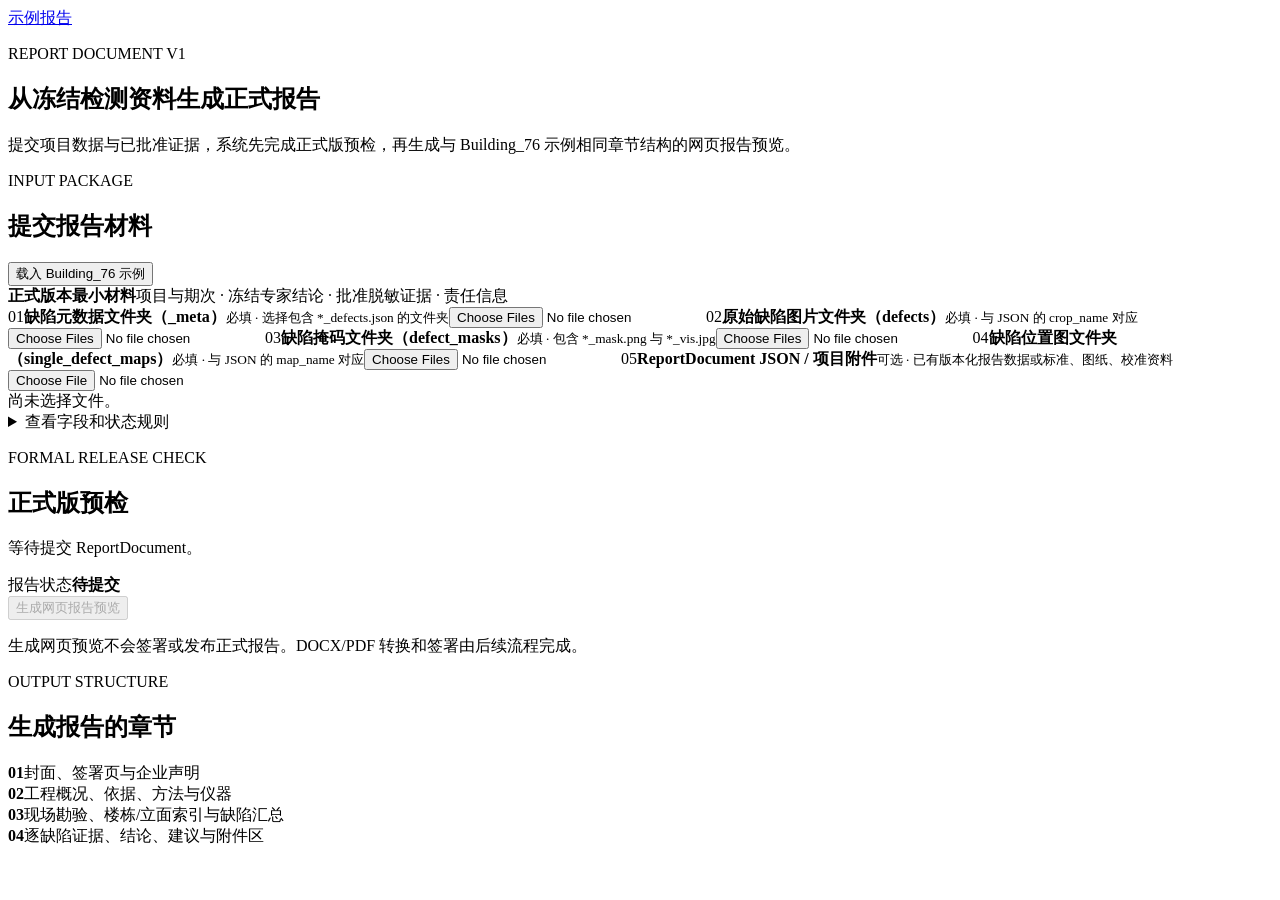
==== docs/generator.html @ 9837c919 "deploy: add generator.html to GitHub Pages site" ====
<!doctype html>
<html lang="zh-CN">
<head>
  <meta charset="utf-8">
  <meta name="viewport" content="width=device-width, initial-scale=1">
  <title>FacadeFixer 报告生成工作台</title>
  <link rel="stylesheet" href="generator.css">
</head>
<body>
  <header class="topbar"><nav><a href="building_76_reference.html">示例报告</a></nav></header>
  <main class="shell">
    <section class="hero"><p class="eyebrow">REPORT DOCUMENT V1</p><h1>从冻结检测资料生成正式报告</h1><p>提交项目数据与已批准证据，系统先完成正式版预检，再生成与 Building_76 示例相同章节结构的网页报告预览。</p></section>
    <div class="layout">
      <section class="panel input-panel"><div class="panel-heading"><div><p class="eyebrow">INPUT PACKAGE</p><h2>提交报告材料</h2></div><button id="load-sample" class="secondary" type="button">载入 Building_76 示例</button></div>
        <div class="requirement"><b>正式版本最小材料</b><span>项目与期次 · 冻结专家结论 · 批准脱敏证据 · 责任信息</span></div>
        <label class="upload required"><span class="file-icon">01</span><span><b>缺陷元数据文件夹（_meta）</b><small>必填 · 选择包含 *_defects.json 的文件夹</small></span><input id="meta-files" type="file" accept="application/json" webkitdirectory directory multiple></label>
        <label class="upload required"><span class="file-icon">02</span><span><b>原始缺陷图片文件夹（defects）</b><small>必填 · 与 JSON 的 crop_name 对应</small></span><input id="evidence-files" type="file" accept="image/*" webkitdirectory directory multiple></label>
        <label class="upload required"><span class="file-icon">03</span><span><b>缺陷掩码文件夹（defect_masks）</b><small>必填 · 包含 *_mask.png 与 *_vis.jpg</small></span><input id="mask-files" type="file" accept="image/*" webkitdirectory directory multiple></label>
        <label class="upload required"><span class="file-icon">04</span><span><b>缺陷位置图文件夹（single_defect_maps）</b><small>必填 · 与 JSON 的 map_name 对应</small></span><input id="map-files" type="file" accept="image/*" webkitdirectory directory multiple></label>
        <label class="upload"><span class="file-icon">05</span><span><b>ReportDocument JSON / 项目附件</b><small>可选 · 已有版本化报告数据或标准、图纸、校准资料</small></span><input id="report-json" type="file" accept="application/json"></label><input id="attachment-files" type="file" multiple hidden>
        <div id="file-list" class="file-list" aria-live="polite">尚未选择文件。</div>
        <details><summary>查看字段和状态规则</summary><ul><li>报告仅接受 <code>frozen</code> 的专家结论；草稿结论不能进入正式版。</li><li>图片证据须标记 <code>approved_redaction=true</code>。</li><li>模型估算、未采集、不可达、待确认不会计入正式量测统计。</li><li>点击生成前，请在本机启动 <code>python ai_service.py</code>；网页只向本机服务发送缺陷类别、识别描述和量化尺寸，不会上传图片、坐标或拍摄时间。</li></ul></details>
      </section>
      <aside class="panel check-panel"><p class="eyebrow">FORMAL RELEASE CHECK</p><h2>正式版预检</h2><div id="check-list" class="check-list"><p class="empty">等待提交 ReportDocument。</p></div><div class="summary"><span>报告状态</span><b id="readiness">待提交</b></div><button id="generate" class="primary" type="button" disabled>生成网页报告预览</button><p id="generation-progress" class="help" hidden aria-live="polite"></p><p class="help">生成网页预览不会签署或发布正式报告。DOCX/PDF 转换和签署由后续流程完成。</p></aside>
    </div>
    <section id="result" class="result" hidden><div><p class="eyebrow">PREVIEW READY</p><h2>网页报告已生成</h2><p id="result-copy"></p></div><div class="result-actions"><a id="open-report" class="primary link-button" href="preview.html?v=layout-2">打开数据报告</a><a class="secondary link-button" href="building_76_reference.html">查看示例版式</a></div></section>
    <section class="chapters"><p class="eyebrow">OUTPUT STRUCTURE</p><h2>生成报告的章节</h2><div class="chapter-grid"><div><b>01</b><span>封面、签署页与企业声明</span></div><div><b>02</b><span>工程概况、依据、方法与仪器</span></div><div><b>03</b><span>现场勘验、楼栋/立面索引与缺陷汇总</span></div><div><b>04</b><span>逐缺陷证据、结论、建议与附件区</span></div></div></section>
  </main>
  <script id="sample-data" type="application/json">
+{
  "schema_version": "report-document/v1",
  "report_id": "report-demo-76",
  "report_version": "draft-web-1",
  "frozen_at": "2026-08-28T08:00:00Z",
  "project": {
    "project_id": "building-76",
    "name": "Building_76 外墙检测鉴定",
    "period": "2026-Q3",
    "source_version": "project/v1",
    "location": "浙江省杭州市（示例）",
    "client": "委托单位待补充",
    "overview": "本网页报告为冻结检测数据的专业预览版。工程信息、方法与责任信息须由项目负责人确认后形成正式版本。",
    "method": "采用无人机航拍目视检查，结合经批准的缺陷证据，对外墙可见部位进行记录与复核。",
    "standards": ["JGJ/T 277-2012", "JGJ 376-2015", "GB 50210-2018"],
    "instruments": [
      {"name": "无人机航拍平台", "model": "待登记", "asset_id": "待补充"},
      {"name": "激光测距仪", "model": "待登记", "asset_id": "待补充"}
    ],
    "responsibility": {"inspector": "待补充", "author": "待补充", "reviewer": "待补充", "approver": "待补充"}
  },
  "field_catalog": [],
  "sections": [],
  "defects": [
    {
      "defect_id": "D-001",
      "building_id": "Building_76",
      "facade_id": "南立面",
      "category_id": "concrete_spalling",
      "severity": "serious",
      "expert_conclusion": {"status": "frozen", "frozen_at": "2026-08-28T08:00:00Z", "source_version": "conclusion/v1", "text": "建议尽快安排现场复核并采取防坠落措施。"},
      "evidence": [
        {"evidence_id": "E-001", "state": "measured", "source": "inspection", "period": "2026-Q3", "version": "evidence/v1", "kind": "image", "approved_redaction": true, "caption": "已批准脱敏证据；正式量测/人工确认。", "image_uri": ""}
      ]
    },
    {
      "defect_id": "D-002",
      "building_id": "Building_76",
      "facade_id": "东立面",
      "category_id": "concrete_crack",
      "severity": "general",
      "expert_conclusion": {"status": "frozen", "frozen_at": "2026-08-28T08:00:00Z", "source_version": "conclusion/v1", "text": "建议在维修前补充裂缝宽度和延伸范围复核。"},
      "evidence": [
        {"evidence_id": "E-002", "state": "model_estimate", "source": "model", "period": "2026-Q3", "version": "model/v2", "kind": "image", "approved_redaction": true, "caption": "模型估算，未作为正式量测。", "image_uri": ""}
      ]
    },
    {
      "defect_id": "D-003",
      "building_id": "Building_76",
      "facade_id": "北立面",
      "category_id": "rust_stain",
      "severity": "minor",
      "expert_conclusion": {"status": "frozen", "frozen_at": "2026-08-28T08:00:00Z", "source_version": "conclusion/v1", "text": "建议结合渗水路径进行后续排查。"},
      "evidence": [
        {"evidence_id": "E-003", "state": "inaccessible", "reason": "高处遮挡，当前航线不可达", "source": "inspection", "period": "2026-Q3", "version": "evidence/v1", "kind": "note", "approved_redaction": true, "caption": "不可达区域，不纳入实测统计。"}
      ]
    }
  ]
}
  </script>
  <script src="generator.js"></script>
</body>
</html>
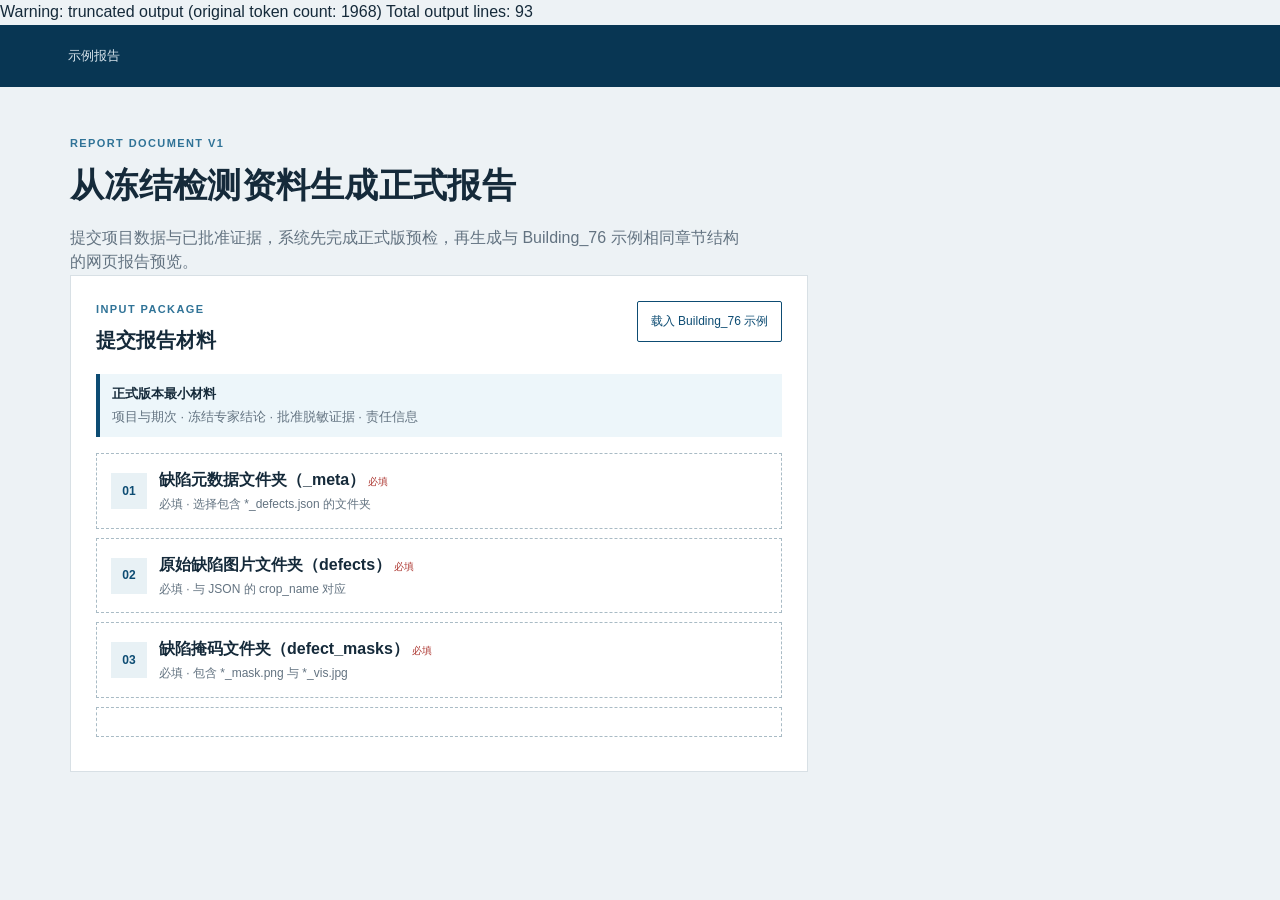
==== commit d46b2da3: "fix: refresh generator script for sample loading" ====
--- a/docs/generator.html
+++ b/docs/generator.html
@@ -1,3 +1,6 @@
+Warning: truncated output (original token count: 1968)
+Total output lines: 93
+
 <!doctype html>
 <html lang="zh-CN">
 <head>
@@ -16,44 +19,7 @@
         <label class="upload required"><span class="file-icon">01</span><span><b>缺陷元数据文件夹（_meta）</b><small>必填 · 选择包含 *_defects.json 的文件夹</small></span><input id="meta-files" type="file" accept="application/json" webkitdirectory directory multiple></label>
         <label class="upload required"><span class="file-icon">02</span><span><b>原始缺陷图片文件夹（defects）</b><small>必填 · 与 JSON 的 crop_name 对应</small></span><input id="evidence-files" type="file" accept="image/*" webkitdirectory directory multiple></label>
         <label class="upload required"><span class="file-icon">03</span><span><b>缺陷掩码文件夹（defect_masks）</b><small>必填 · 包含 *_mask.png 与 *_vis.jpg</small></span><input id="mask-files" type="file" accept="image/*" webkitdirectory directory multiple></label>
-        <label class="upload required"><span class="file-icon">04</span><span><b>缺陷位置图文件夹（single_defect_maps）</b><small>必填 · 与 JSON 的 map_name 对应</small></span><input id="map-files" type="file" accept="image/*" webkitdirectory directory multiple></label>
-        <label class="upload"><span class="file-icon">05</span><span><b>ReportDocument JSON / 项目附件</b><small>可选 · 已有版本化报告数据或标准、图纸、校准资料</small></span><input id="report-json" type="file" accept="application/json"></label><input id="attachment-files" type="file" multiple hidden>
-        <div id="file-list" class="file-list" aria-live="polite">尚未选择文件。</div>
-        <details><summary>查看字段和状态规则</summary><ul><li>报告仅接受 <code>frozen</code> 的专家结论；草稿结论不能进入正式版。</li><li>图片证据须标记 <code>approved_redaction=true</code>。</li><li>模型估算、未采集、不可达、待确认不会计入正式量测统计。</li><li>点击生成前，请在本机启动 <code>python ai_service.py</code>；网页只向本机服务发送缺陷类别、识别描述和量化尺寸，不会上传图片、坐标或拍摄时间。</li></ul></details>
-      </section>
-      <aside class="panel check-panel"><p class="eyebrow">FORMAL RELEASE CHECK</p><h2>正式版预检</h2><div id="check-list" class="check-list"><p class="empty">等待提交 ReportDocument。</p></div><div class="summary"><span>报告状态</span><b id="readiness">待提交</b></div><button id="generate" class="primary" type="button" disabled>生成网页报告预览</button><p id="generation-progress" class="help" hidden aria-live="polite"></p><p class="help">生成网页预览不会签署或发布正式报告。DOCX/PDF 转换和签署由后续流程完成。</p></aside>
-    </div>
-    <section id="result" class="result" hidden><div><p class="eyebrow">PREVIEW READY</p><h2>网页报告已生成</h2><p id="result-copy"></p></div><div class="result-actions"><a id="open-report" class="primary link-button" href="preview.html?v=layout-2">打开数据报告</a><a class="secondary link-button" href="building_76_reference.html">查看示例版式</a></div></section>
-    <section class="chapters"><p class="eyebrow">OUTPUT STRUCTURE</p><h2>生成报告的章节</h2><div class="chapter-grid"><div><b>01</b><span>封面、签署页与企业声明</span></div><div><b>02</b><span>工程概况、依据、方法与仪器</span></div><div><b>03</b><span>现场勘验、楼栋/立面索引与缺陷汇总</span></div><div><b>04</b><span>逐缺陷证据、结论、建议与附件区</span></div></div></section>
-  </main>
-  <script id="sample-data" type="application/json">
-+{
-  "schema_version": "report-document/v1",
-  "report_id": "report-demo-76",
-  "report_version": "draft-web-1",
-  "frozen_at": "2026-08-28T08:00:00Z",
-  "project": {
-    "project_id": "building-76",
-    "name": "Building_76 外墙检测鉴定",
-    "period": "2026-Q3",
-    "source_version": "project/v1",
-    "location": "浙江省杭州市（示例）",
-    "client": "委托单位待补充",
-    "overview": "本网页报告为冻结检测数据的专业预览版。工程信息、方法与责任信息须由项目负责人确认后形成正式版本。",
-    "method": "采用无人机航拍目视检查，结合经批准的缺陷证据，对外墙可见部位进行记录与复核。",
-    "standards": ["JGJ/T 277-2012", "JGJ 376-2015", "GB 50210-2018"],
-    "instruments": [
-      {"name": "无人机航拍平台", "model": "待登记", "asset_id": "待补充"},
-      {"name": "激光测距仪", "model": "待登记", "asset_id": "待补充"}
-    ],
-    "responsibility": {"inspector": "待补充", "author": "待补充", "reviewer": "待补充", "approver": "待补充"}
-  },
-  "field_catalog": [],
-  "sections": [],
-  "defects": [
-    {
-      "defect_id": "D-001",
-      "building_id": "Building_76",
+        <label class="upload required"><span class="file-i…968 tokens truncated…    "building_id": "Building_76",
       "facade_id": "南立面",
       "category_id": "concrete_spalling",
       "severity": "serious",
@@ -87,7 +53,7 @@
   ]
 }
   </script>
-  <script src="generator.js"></script>
+  <script src="generator.js?v=sample-load-3"></script>
 </body>
 </html>
 
--- a/docs/generator.css
+++ b/docs/generator.css
@@ -0,0 +1,2 @@
+:root{--ink:#152a3a;--muted:#637381;--line:#d8e0e5;--paper:#fff;--soft:#f3f6f8;--blue:#0d4c73;--blue2:#083653;--warn:#8f6206;--ok:#16704b;--bad:#ad3832}*{box-sizing:border-box}body{margin:0;background:#edf2f5;color:var(--ink);font-family:"Microsoft YaHei",Arial,sans-serif;line-height:1.55}.topbar{height:62px;background:var(--blue2);color:#fff;display:flex;align-items:center;justify-content:space-between;padding:0 calc((100% - 1180px)/2);min-padding-left:20px;gap:20px}.brand strong{font-size:18px;letter-spacing:.4px}.brand span{font-size:13px;color:#bfd2df;margin-left:14px}.topbar a{color:#d6e3eb;text-decoration:none;font-size:13px;margin-left:18px}.shell{max-width:1180px;margin:0 auto;padding:48px 20px 70px}.hero{max-width:760px}.eyebrow{font-weight:700;font-size:11px;letter-spacing:1.4px;color:#307397;margin:0 0 7px}.hero h1{font-size:34px;letter-spacing:.3px;margin:0 0 14px}.hero>p:last-child{color:var(--muted);font-size:16px;margin:0;max-width:680px}.flow{display:flex;margin:36px 0 24px;border:1px solid var(--line);background:#fff}.flow div{flex:1;padding:14px 20px;display:flex;align-items:center;gap:10px;border-right:1px solid var(--line);color:var(--muted);font-size:13px}.flow div:last-child{border:0}.flow b{width:22px;height:22px;border-radius:50%;background:#e1e8ec;color:#52626e;display:grid;place-items:center;font-size:12px}.flow .active{background:#e8f2f7;color:var(--blue);font-weight:700}.flow .active b{background:var(--blue);color:#fff}.flow .complete{color:var(--ok);font-weight:700}.flow .complete b{background:var(--ok);color:#fff}.flow-help{margin:-14px 0 24px;color:var(--muted);font-size:13px}.layout{display:grid;grid-template-columns:minmax(0,1.45fr) minmax(280px,.75fr);gap:20px}.panel{background:var(--paper);border:1px solid var(--line);padding:25px}.panel-heading{display:flex;justify-content:space-between;gap:12px;align-items:flex-start}.panel h2{font-size:20px;margin:0 0 18px}.requirement{border-left:4px solid var(--blue);background:#edf6fa;padding:10px 12px;margin-bottom:16px;font-size:13px}.requirement span{display:block;color:var(--muted);margin-top:3px}.upload{display:flex;align-items:center;gap:12px;border:1px dashed #a9bbc5;padding:14px;margin:9px 0;cursor:pointer;background:#fff}.upload:hover{background:#f8fbfc;border-color:var(--blue)}.upload.required b:after{content:" 必填";font-size:10px;color:var(--bad);font-weight:400}.upload small{display:block;color:var(--muted);font-size:12px;margin-top:2px}.upload input{display:none}.file-icon{display:grid;place-items:center;width:36px;height:36px;background:#e8f1f5;color:var(--blue);font-weight:700;font-size:12px}.file-list{font-size:12px;color:var(--muted);padding:8px 1px;min-height:30px}.file-list ul{margin:0;padding-left:18px}.input-panel details{font-size:12px;color:var(--muted);margin-top:12px}.input-panel summary{cursor:pointer;color:var(--blue)}.check-panel{align-self:start}.check-list{border-top:1px solid var(--line);border-bottom:1px solid var(--line);margin:12px 0 16px;padding:9px 0}.check{display:flex;gap:8px;padding:7px 0;font-size:13px}.check:before{content:"";width:15px;height:15px;border-radius:50%;border:1px solid #a9b6bf;flex:0 0 auto;margin-top:2px}.check.ok:before{content:"✓";display:grid;place-items:center;background:var(--ok);border-color:var(--ok);color:#fff;font-size:10px}.check.bad:before{content:"!";display:grid;place-items:center;background:var(--bad);border-color:var(--bad);color:#fff;font-size:10px}.empty{color:var(--muted);font-size:13px}.summary{display:flex;justify-content:space-between;margin:14px 0;font-size:13px}.summary b{color:var(--warn)}button,.link-button{font:inherit;border-radius:2px;cursor:pointer;padding:10px 13px;border:1px solid var(--blue);text-decoration:none;display:inline-block}.primary{width:100%;background:var(--blue);color:#fff;border-color:var(--blue);font-weight:700}.primary:disabled{background:#93a5b1;border-color:#93a5b1;cursor:not-allowed}.secondary{background:#fff;color:var(--blue);font-size:12px}.help{font-size:12px;color:var(--muted);margin:12px 0 0}.result[hidden]{display:none}.result{margin-top:20px;border:1px solid #92c8ae;background:#f4fbf6;padding:22px;display:flex;justify-content:space-between;gap:20px;align-items:center}.result h2{margin:0 0 5px;font-size:20px}.result p:last-child{margin:0;color:#48705b;font-size:13px}.result-actions{display:flex;gap:8px}.result .link-button{width:auto;white-space:nowrap}.chapters{background:#fff;border:1px solid var(--line);margin-top:20px;padding:25px}.chapters h2{font-size:20px;margin:0 0 16px}.chapter-grid{display:grid;grid-template-columns:repeat(4,1fr);border-top:1px solid var(--line);border-left:1px solid var(--line)}.chapter-grid div{min-height:94px;padding:15px;border-right:1px solid var(--line);border-bottom:1px solid var(--line);font-size:13px}.chapter-grid b{display:block;color:#5285a0;font-size:12px;margin-bottom:8px}@media(max-width:760px){.topbar{padding:0 16px}.topbar nav{display:none}.shell{padding:30px 14px}.hero h1{font-size:28px}.flow{overflow:auto}.flow div{min-width:140px}.layout{grid-template-columns:1fr}.result{align-items:flex-start;flex-direction:column}.chapter-grid{grid-template-columns:repeat(2,1fr)}}
+
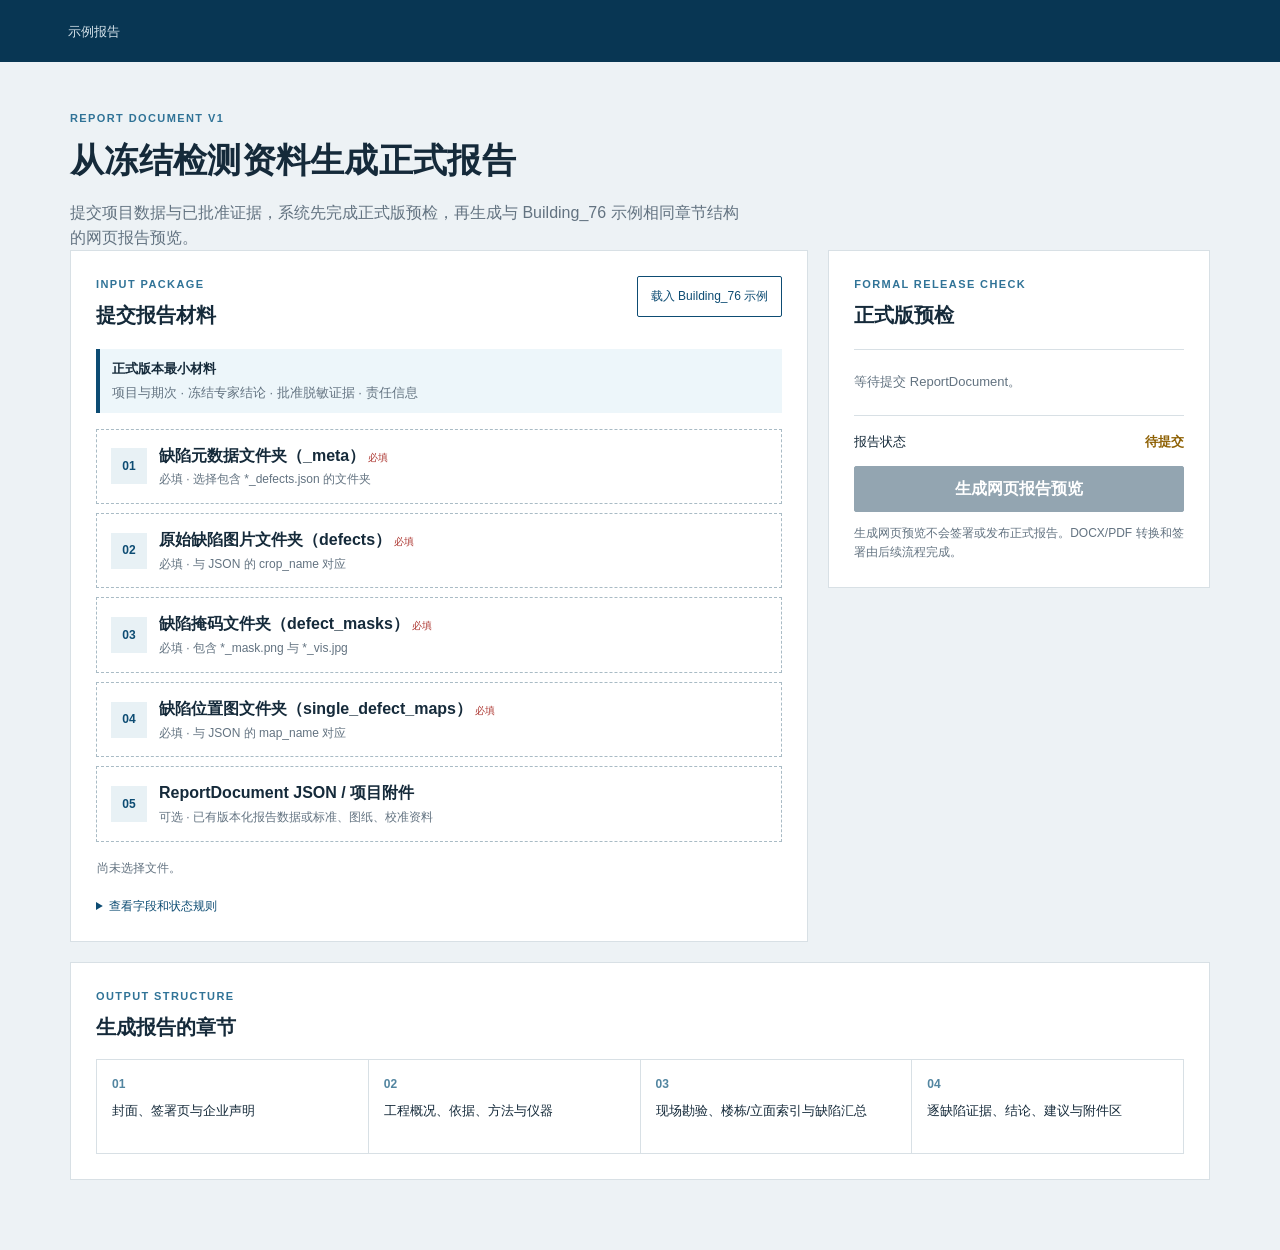
==== commit b701e4d3: "fix: restore complete generator page markup" ====
--- a/docs/generator.html
+++ b/docs/generator.html
@@ -1,13 +1,10 @@
-Warning: truncated output (original token count: 1968)
-Total output lines: 93
-
 <!doctype html>
 <html lang="zh-CN">
 <head>
   <meta charset="utf-8">
   <meta name="viewport" content="width=device-width, initial-scale=1">
   <title>FacadeFixer 报告生成工作台</title>
-  <link rel="stylesheet" href="generator.css">
+  <link rel="stylesheet" href="generator.css?v=layout-4">
 </head>
 <body>
   <header class="topbar"><nav><a href="building_76_reference.html">示例报告</a></nav></header>
@@ -19,7 +16,44 @@
         <label class="upload required"><span class="file-icon">01</span><span><b>缺陷元数据文件夹（_meta）</b><small>必填 · 选择包含 *_defects.json 的文件夹</small></span><input id="meta-files" type="file" accept="application/json" webkitdirectory directory multiple></label>
         <label class="upload required"><span class="file-icon">02</span><span><b>原始缺陷图片文件夹（defects）</b><small>必填 · 与 JSON 的 crop_name 对应</small></span><input id="evidence-files" type="file" accept="image/*" webkitdirectory directory multiple></label>
         <label class="upload required"><span class="file-icon">03</span><span><b>缺陷掩码文件夹（defect_masks）</b><small>必填 · 包含 *_mask.png 与 *_vis.jpg</small></span><input id="mask-files" type="file" accept="image/*" webkitdirectory directory multiple></label>
-        <label class="upload required"><span class="file-i…968 tokens truncated…    "building_id": "Building_76",
+        <label class="upload required"><span class="file-icon">04</span><span><b>缺陷位置图文件夹（single_defect_maps）</b><small>必填 · 与 JSON 的 map_name 对应</small></span><input id="map-files" type="file" accept="image/*" webkitdirectory directory multiple></label>
+        <label class="upload"><span class="file-icon">05</span><span><b>ReportDocument JSON / 项目附件</b><small>可选 · 已有版本化报告数据或标准、图纸、校准资料</small></span><input id="report-json" type="file" accept="application/json"></label><input id="attachment-files" type="file" multiple hidden>
+        <div id="file-list" class="file-list" aria-live="polite">尚未选择文件。</div>
+        <details><summary>查看字段和状态规则</summary><ul><li>报告仅接受 <code>frozen</code> 的专家结论；草稿结论不能进入正式版。</li><li>图片证据须标记 <code>approved_redaction=true</code>。</li><li>模型估算、未采集、不可达、待确认不会计入正式量测统计。</li><li>点击生成前，请在本机启动 <code>python ai_service.py</code>；网页只向本机服务发送缺陷类别、识别描述和量化尺寸，不会上传图片、坐标或拍摄时间。</li></ul></details>
+      </section>
+      <aside class="panel check-panel"><p class="eyebrow">FORMAL RELEASE CHECK</p><h2>正式版预检</h2><div id="check-list" class="check-list"><p class="empty">等待提交 ReportDocument。</p></div><div class="summary"><span>报告状态</span><b id="readiness">待提交</b></div><button id="generate" class="primary" type="button" disabled>生成网页报告预览</button><p id="generation-progress" class="help" hidden aria-live="polite"></p><p class="help">生成网页预览不会签署或发布正式报告。DOCX/PDF 转换和签署由后续流程完成。</p></aside>
+    </div>
+    <section id="result" class="result" hidden><div><p class="eyebrow">PREVIEW READY</p><h2>网页报告已生成</h2><p id="result-copy"></p></div><div class="result-actions"><a id="open-report" class="primary link-button" href="preview.html?v=layout-2">打开数据报告</a><a class="secondary link-button" href="building_76_reference.html">查看示例版式</a></div></section>
+    <section class="chapters"><p class="eyebrow">OUTPUT STRUCTURE</p><h2>生成报告的章节</h2><div class="chapter-grid"><div><b>01</b><span>封面、签署页与企业声明</span></div><div><b>02</b><span>工程概况、依据、方法与仪器</span></div><div><b>03</b><span>现场勘验、楼栋/立面索引与缺陷汇总</span></div><div><b>04</b><span>逐缺陷证据、结论、建议与附件区</span></div></div></section>
+  </main>
+  <script id="sample-data" type="application/json">
++{
+  "schema_version": "report-document/v1",
+  "report_id": "report-demo-76",
+  "report_version": "draft-web-1",
+  "frozen_at": "2026-08-28T08:00:00Z",
+  "project": {
+    "project_id": "building-76",
+    "name": "Building_76 外墙检测鉴定",
+    "period": "2026-Q3",
+    "source_version": "project/v1",
+    "location": "浙江省杭州市（示例）",
+    "client": "委托单位待补充",
+    "overview": "本网页报告为冻结检测数据的专业预览版。工程信息、方法与责任信息须由项目负责人确认后形成正式版本。",
+    "method": "采用无人机航拍目视检查，结合经批准的缺陷证据，对外墙可见部位进行记录与复核。",
+    "standards": ["JGJ/T 277-2012", "JGJ 376-2015", "GB 50210-2018"],
+    "instruments": [
+      {"name": "无人机航拍平台", "model": "待登记", "asset_id": "待补充"},
+      {"name": "激光测距仪", "model": "待登记", "asset_id": "待补充"}
+    ],
+    "responsibility": {"inspector": "待补充", "author": "待补充", "reviewer": "待补充", "approver": "待补充"}
+  },
+  "field_catalog": [],
+  "sections": [],
+  "defects": [
+    {
+      "defect_id": "D-001",
+      "building_id": "Building_76",
       "facade_id": "南立面",
       "category_id": "concrete_spalling",
       "severity": "serious",
